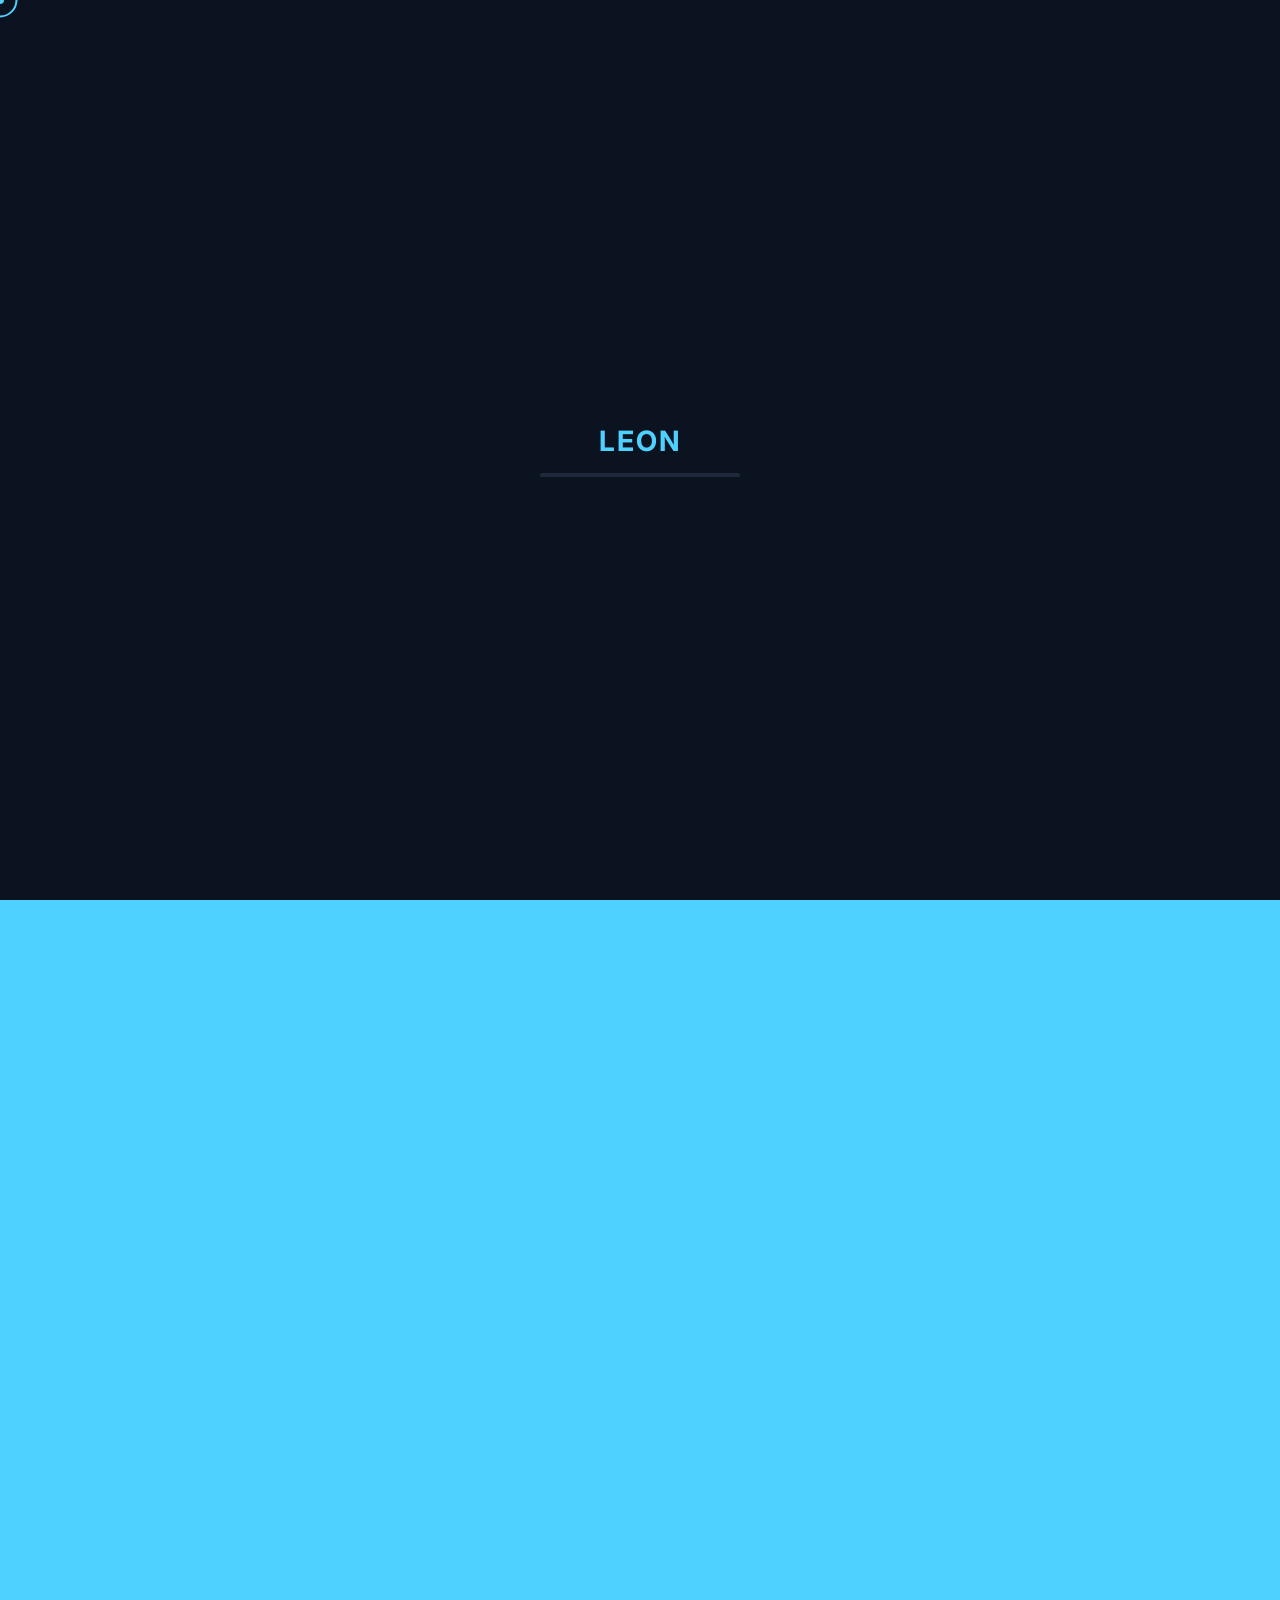
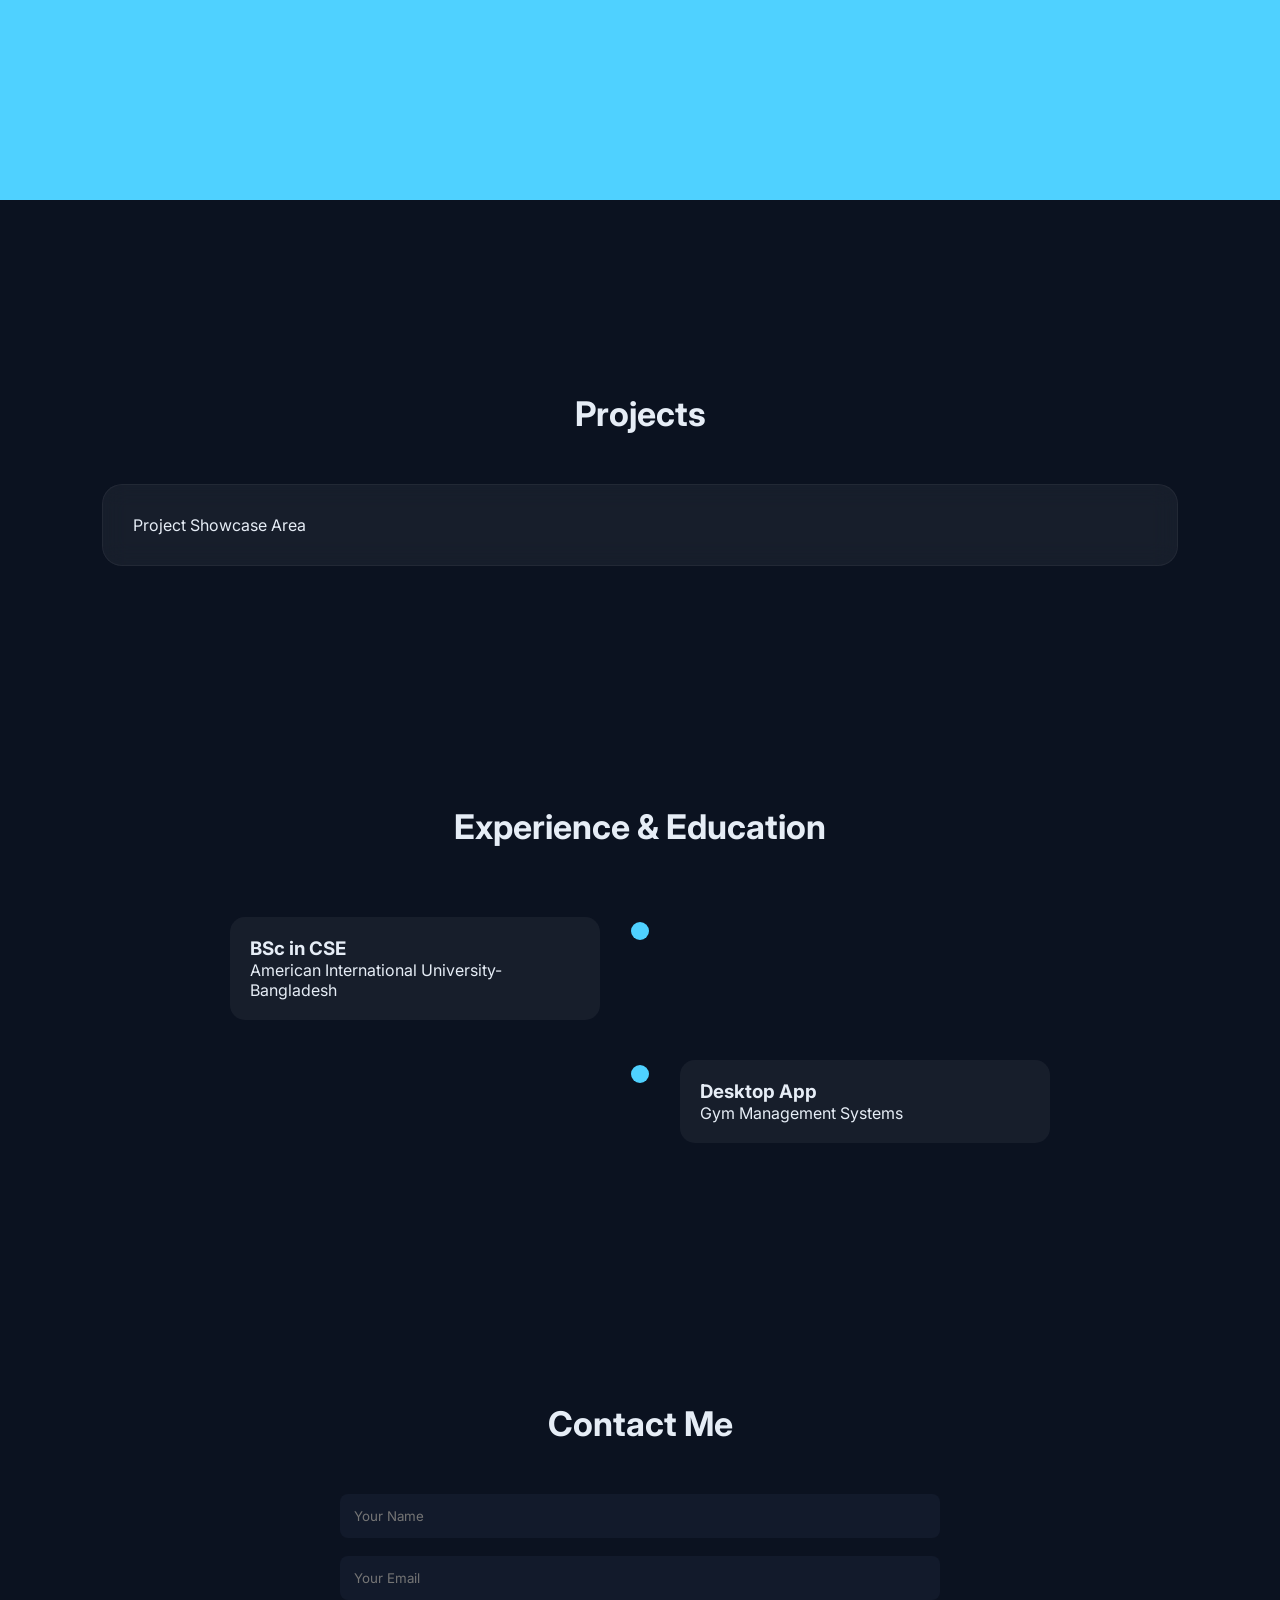
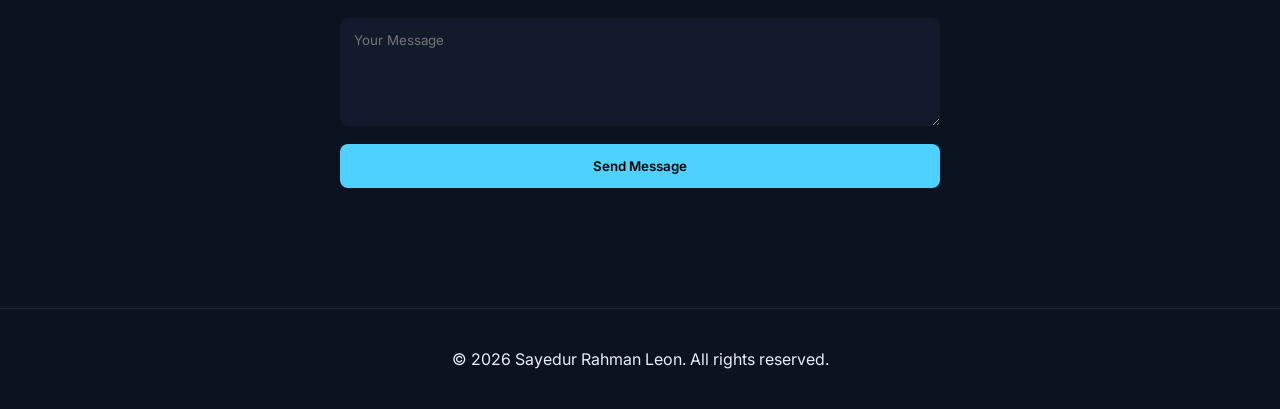
==== index.html @ a75cd06c "Create index.html add index page" ====
<!DOCTYPE html>
<html lang="en">

<head>
    <meta charset="UTF-8">
    <meta name="viewport" content="width=device-width, initial-scale=1.0">
    <title>Sayedur Rahman Leon | Premium Portfolio</title>
    <link href="https://fonts.googleapis.com/css2?family=Inter:wght@300;400;600;700;800&display=swap" rel="stylesheet">
    <script src="https://unpkg.com/scrollreveal"></script>
    <script src="https://cdn.jsdelivr.net/npm/typed.js@2.0.12"></script>
    <script src="https://cdnjs.cloudflare.com/ajax/libs/gsap/3.12.5/gsap.min.js"></script>
    <style>
        :root {
            --bg: #0b1220;
            --card: #121a2b;
            --text: #e6edf6;
            --accent: #4fd1ff;
            --glass: rgba(255, 255, 255, 0.05);
        }

        body.light {
            --bg: #f1f5f9;
            --card: #ffffff;
            --text: #0f172a;
        }

        * {
            margin: 0;
            padding: 0;
            box-sizing: border-box;
            font-family: 'Inter', sans-serif
        }

        html {
            scroll-behavior: smooth
        }

        body {
            background: var(--bg);
            color: var(--text);
            transition: 0.4s;
            overflow-x: hidden
        }

        /* Page Transition Overlay */
        #page-transition {
            position: fixed;
            inset: 0;
            background: var(--accent);
            transform: translateY(100%);
            z-index: 3000;
        }

        #loader {
            position: fixed;
            inset: 0;
            background: var(--bg);
            display: flex;
            align-items: center;
            justify-content: center;
            z-index: 2000;
            flex-direction: column
        }

        .loader-text {
            font-size: 28px;
            font-weight: 700;
            letter-spacing: 2px;
            color: var(--accent)
        }

        .loader-bar {
            width: 200px;
            height: 4px;
            background: #1e293b;
            margin-top: 15px;
            overflow: hidden;
            border-radius: 10px
        }

        .loader-bar div {
            height: 100%;
            width: 0;
            background: var(--accent)
        }

        header {
            position: fixed;
            width: 100%;
            top: 0;
            padding: 18px 8%;
            display: flex;
            justify-content: space-between;
            align-items: center;
            background: rgba(11, 18, 32, 0.7);
            backdrop-filter: blur(14px);
            z-index: 1000
        }

        header h1 {
            color: var(--accent)
        }

        nav {
            display: flex;
            align-items: center
        }

        nav a {
            margin-left: 25px;
            color: var(--text);
            text-decoration: none;
            font-size: 14px;
            position: relative
        }

        nav a::after {
            content: '';
            position: absolute;
            left: 0;
            bottom: -5px;
            width: 0;
            height: 2px;
            background: var(--accent);
            transition: 0.3s
        }

        nav a:hover::after {
            width: 100%
        }

        .menu-toggle {
            display: none;
            font-size: 22px;
            cursor: pointer
        }

        .toggle {
            margin-left: 20px;
            cursor: pointer;
            padding: 6px 12px;
            background: var(--accent);
            border-radius: 6px;
            color: #000;
            font-size: 12px
        }

        section {
            padding: 120px 8%
        }

        .hero {
            position: relative;
            min-height: 100vh;
            display: flex;
            align-items: center;
            justify-content: center;
            text-align: center;
            overflow: hidden;
            padding-top: 150px
        }

        #stars {
            position: absolute;
            width: 100%;
            height: 100%;
            top: 0;
            left: 0;
            z-index: -1
        }

        .hero h2 {
            font-size: clamp(32px, 5vw, 56px);
            margin-bottom: 15px
        }

        .btn {
            display: inline-block;
            margin: 10px;
            padding: 14px 28px;
            background: var(--accent);
            color: #000;
            border-radius: 10px;
            text-decoration: none;
            font-weight: 600;
            position: relative;
            transition: transform 0.2s ease
        }

        .hero-img img {
            width: 160px;
            border-radius: 50%;
            border: 4px solid var(--accent);
            box-shadow: 0 0 60px var(--accent);
            margin-bottom: 25px;
            animation: float 4s ease-in-out infinite
        }

        @keyframes float {

            0%,
            100% {
                transform: translateY(0)
            }

            50% {
                transform: translateY(-15px)
            }
        }

        .section-title {
            text-align: center;
            font-size: clamp(24px, 4vw, 34px);
            margin-bottom: 50px
        }

        .card-container {
            display: grid;
            grid-template-columns: repeat(auto-fit, minmax(260px, 1fr));
            gap: 25px
        }

        .card {
            background: var(--glass);
            backdrop-filter: blur(12px);
            padding: 30px;
            border-radius: 20px;
            transition: 0.4s;
            border: 1px solid rgba(255, 255, 255, 0.05)
        }

        .card:hover {
            transform: translateY(-10px);
            box-shadow: 0 20px 40px rgba(0, 0, 0, 0.4)
        }

        .progress {
            background: #1e293b;
            border-radius: 20px;
            overflow: hidden;
            margin-top: 12px
        }

        .progress div {
            height: 8px;
            background: var(--accent);
            width: 0
        }

        .timeline {
            position: relative;
            max-width: 900px;
            margin: auto
        }

        .timeline-line {
            position: absolute;
            width: 4px;
            background: var(--accent);
            top: 0;
            bottom: 0;
            left: 50%;
            transform: scaleY(0);
            transform-origin: top
        }

        .timeline-item {
            padding: 20px 40px;
            position: relative;
            width: 50%
        }

        .timeline-dot {
            position: absolute;
            width: 18px;
            height: 18px;
            background: var(--accent);
            border-radius: 50%;
            top: 25px;
            right: -9px
        }

        .timeline-item.left {
            left: 0
        }

        .timeline-item.right {
            left: 50%
        }

        .timeline-item.right .timeline-dot {
            left: -9px
        }

        .timeline-content {
            background: var(--glass);
            padding: 20px;
            border-radius: 15px
        }

        .contact-form {
            max-width: 600px;
            margin: auto;
            display: flex;
            flex-direction: column;
            gap: 18px
        }

        .contact-form input,
        .contact-form textarea {
            padding: 14px;
            border-radius: 8px;
            border: none;
            background: var(--card);
            color: var(--text);
            width: 100%
        }

        .contact-form button {
            padding: 14px;
            border: none;
            border-radius: 8px;
            background: var(--accent);
            font-weight: 600;
            cursor: pointer
        }

        footer {
            text-align: center;
            padding: 40px;
            border-top: 1px solid #1e293b
        }

        @media(max-width:768px) {
            nav {
                position: absolute;
                top: 70px;
                right: 0;
                background: var(--card);
                flex-direction: column;
                width: 220px;
                padding: 25px;
                display: none;
                border-radius: 15px
            }

            nav.active {
                display: flex
            }

            nav a {
                margin: 12px 0
            }

            .menu-toggle {
                display: block
            }

            .timeline-line {
                left: 20px
            }

            .timeline-item {
                width: 100%;
                padding-left: 60px;
                padding-right: 25px
            }

            .timeline-item.right {
                left: 0
            }

            .timeline-dot {
                left: 15px !important
            }
        }


        /* Custom Smooth Cursor */
        body {
            cursor: none
        }

        .cursor-dot,
        .cursor-outline {
            position: fixed;
            top: 0;
            left: 0;
            pointer-events: none;
            transform: translate(-50%, -50%);
            z-index: 5000;
        }

        .cursor-dot {
            width: 8px;
            height: 8px;
            background: var(--accent);
            border-radius: 50%;
        }

        .cursor-outline {
            width: 35px;
            height: 35px;
            border: 2px solid var(--accent);
            border-radius: 50%;
            transition: width 0.3s, height 0.3s, border 0.3s, background 0.3s;
        }

        .cursor-outline.hover {
            width: 55px;
            height: 55px;
            background: rgba(79, 209, 255, 0.1);
        }
    </style>
</head>

<body>

    <div class="cursor-dot"></div>
    <div class="cursor-outline"></div>

    <div id="page-transition"></div>

    <div id="loader">
        <div class="loader-text">LEON</div>
        <div class="loader-bar">
            <div id="loader-progress"></div>
        </div>
    </div>

    <header>
        <h1>Leon</h1>
        <div class="menu-toggle" onclick="toggleMenu()">☰</div>
        <nav id="navMenu">
            <a href="#home">Home</a>
            <a href="#about">About</a>
            <a href="#skills">Skills</a>
            <a href="#projects">Projects</a>
            <a href="#experience">Experience</a>
            <a href="#contact">Contact</a>
            <span class="toggle" onclick="toggleMode()">Mode</span>
        </nav>
    </header>

    <section id="home" class="hero">
        <canvas id="stars"></canvas>
        <div>
            <div class="hero-img"><img src="https://avatars.githubusercontent.com/u/262521682?v=4" alt="Profile"></div>
            <h2>Sayedur Rahman Leon</h2>
            <h3><span id="typing"></span></h3>
            <a href="#projects" class="btn magnetic">View Projects</a>
            <a href="#contact" class="btn magnetic">Hire Me</a>
        </div>
    </section>

    <section id="about">
        <h2 class="section-title">About Me</h2>
        <div class="card">I build scalable web applications, AI-powered systems, and modern software solutions.</div>
    </section>

    <section id="skills">
        <h2 class="section-title">Skills</h2>
        <div class="card-container">
            <div class="card">Java<div class="progress">
                    <div data-width="85%"></div>
                </div>
            </div>
            <div class="card">C#<div class="progress">
                    <div data-width="80%"></div>
                </div>
            </div>
            <div class="card">SQL<div class="progress">
                    <div data-width="88%"></div>
                </div>
            </div>
            <div class="card">AI / ML Basics<div class="progress">
                    <div data-width="70%"></div>
                </div>
            </div>
        </div>
    </section>

    <section id="projects">
        <h2 class="section-title">Projects</h2>
        <div class="card-container">
            <div class="card">Project Showcase Area</div>
        </div>
    </section>

    <section id="experience">
        <h2 class="section-title">Experience & Education</h2>
        <div class="timeline">
            <div class="timeline-line"></div>
            <div class="timeline-item left">
                <div class="timeline-dot"></div>
                <div class="timeline-content">
                    <h3>BSc in CSE</h3>
                    <p>American International University-Bangladesh</p>
                </div>
            </div>
            <div class="timeline-item right">
                <div class="timeline-dot"></div>
                <div class="timeline-content">
                    <h3>Desktop App</h3>
                    <p>Gym Management Systems</p>
                </div>
            </div>
        </div>
    </section>

    <section id="contact">
        <h2 class="section-title">Contact Me</h2>
        <form class="contact-form" action="#" method="POST">
            <input type="text" placeholder="Your Name" required>
            <input type="email" placeholder="Your Email" required>
            <textarea rows="5" placeholder="Your Message" required></textarea>
            <button type="submit" class="magnetic">Send Message</button>
        </form>
    </section>

    <footer>© 2026 Sayedur Rahman Leon. All rights reserved.</footer>

    <script>
        function toggleMode() { document.body.classList.toggle('light') }
        function toggleMenu() { document.getElementById('navMenu').classList.toggle('active') }

        new Typed('#typing', { strings: ['Software Developer', 'AI Enthusiast', 'Problem Solver'], typeSpeed: 60, backSpeed: 40, loop: true });
        ScrollReveal().reveal('.card', { interval: 200, origin: 'bottom', distance: '50px' });

        window.addEventListener('load', () => {
            gsap.to('#loader-progress', { width: '100%', duration: 1.5 });
            gsap.to('#loader', { opacity: 0, duration: 0.8, delay: 1.6, onComplete: () => document.getElementById('loader').style.display = 'none' });
        });

        // Magnetic Buttons
        const magnetics = document.querySelectorAll('.magnetic');
        magnetics.forEach(btn => {
            btn.addEventListener('mousemove', e => {
                const rect = btn.getBoundingClientRect();
                const x = e.clientX - rect.left - rect.width / 2;
                const y = e.clientY - rect.top - rect.height / 2;
                btn.style.transform = `translate(${x * 0.3}px,${y * 0.3}px)`;
            });
            btn.addEventListener('mouseleave', () => btn.style.transform = 'translate(0,0)');
        });

        // Timeline Animation
        const timelineLine = document.querySelector('.timeline-line');
        const timelineObserver = new IntersectionObserver(entries => {
            entries.forEach(entry => {
                if (entry.isIntersecting) {
                    gsap.to(timelineLine, { scaleY: 1, duration: 1.5 });
                }
            });
        }, { threshold: 0.4 });
        timelineObserver.observe(document.querySelector('#experience'));

        // Skill Bars
        const skillBars = document.querySelectorAll('.progress div');
        const observer = new IntersectionObserver(entries => {
            entries.forEach(entry => {
                if (entry.isIntersecting) {
                    entry.target.style.width = entry.target.dataset.width;
                }
            });
        }, { threshold: 0.6 });
        skillBars.forEach(bar => observer.observe(bar));

        // Page Transition Animation
        const transition = document.getElementById('page-transition');
        document.querySelectorAll('nav a').forEach(link => {
            link.addEventListener('click', function (e) {
                e.preventDefault();
                const target = this.getAttribute('href');
                gsap.to(transition, {
                    y: 0, duration: 0.5, onComplete: () => {
                        document.querySelector(target).scrollIntoView({ behavior: 'instant' });
                        gsap.to(transition, { y: '100%', duration: 0.5 });
                    }
                });
            });
        });

        // Custom Smooth Cursor
        const cursorDot = document.querySelector('.cursor-dot');
        const cursorOutline = document.querySelector('.cursor-outline');
        let mouseX = 0, mouseY = 0, outlineX = 0, outlineY = 0;

        window.addEventListener('mousemove', e => {
            mouseX = e.clientX;
            mouseY = e.clientY;
            cursorDot.style.left = mouseX + 'px';
            cursorDot.style.top = mouseY + 'px';
        });

        function animateCursor() {
            outlineX += (mouseX - outlineX) * 0.15;
            outlineY += (mouseY - outlineY) * 0.15;
            cursorOutline.style.left = outlineX + 'px';
            cursorOutline.style.top = outlineY + 'px';
            requestAnimationFrame(animateCursor);
        }
        animateCursor();

        // Hover Expand Effect
        const hoverElements = document.querySelectorAll('a, button, .magnetic, .card');
        hoverElements.forEach(el => {
            el.addEventListener('mouseenter', () => cursorOutline.classList.add('hover'));
            el.addEventListener('mouseleave', () => cursorOutline.classList.remove('hover'));
        });

        // Stars
        const canvas = document.getElementById('stars');
        const ctx = canvas.getContext('2d');
        function resize() { canvas.width = window.innerWidth; canvas.height = window.innerHeight }
        resize(); window.addEventListener('resize', resize);
        let stars = [];
        for (let i = 0; i < 150; i++) { stars.push({ x: Math.random() * canvas.width, y: Math.random() * canvas.height, size: Math.random() * 2, speed: Math.random() * 1 + 0.3 }); }
        function animate() { ctx.clearRect(0, 0, canvas.width, canvas.height); ctx.fillStyle = 'white'; stars.forEach(s => { ctx.beginPath(); ctx.arc(s.x, s.y, s.size, 0, Math.PI * 2); ctx.fill(); s.y += s.speed; if (s.y > canvas.height) { s.y = 0; s.x = Math.random() * canvas.width; } }); requestAnimationFrame(animate); } animate();
    </script>

</body>

</html>
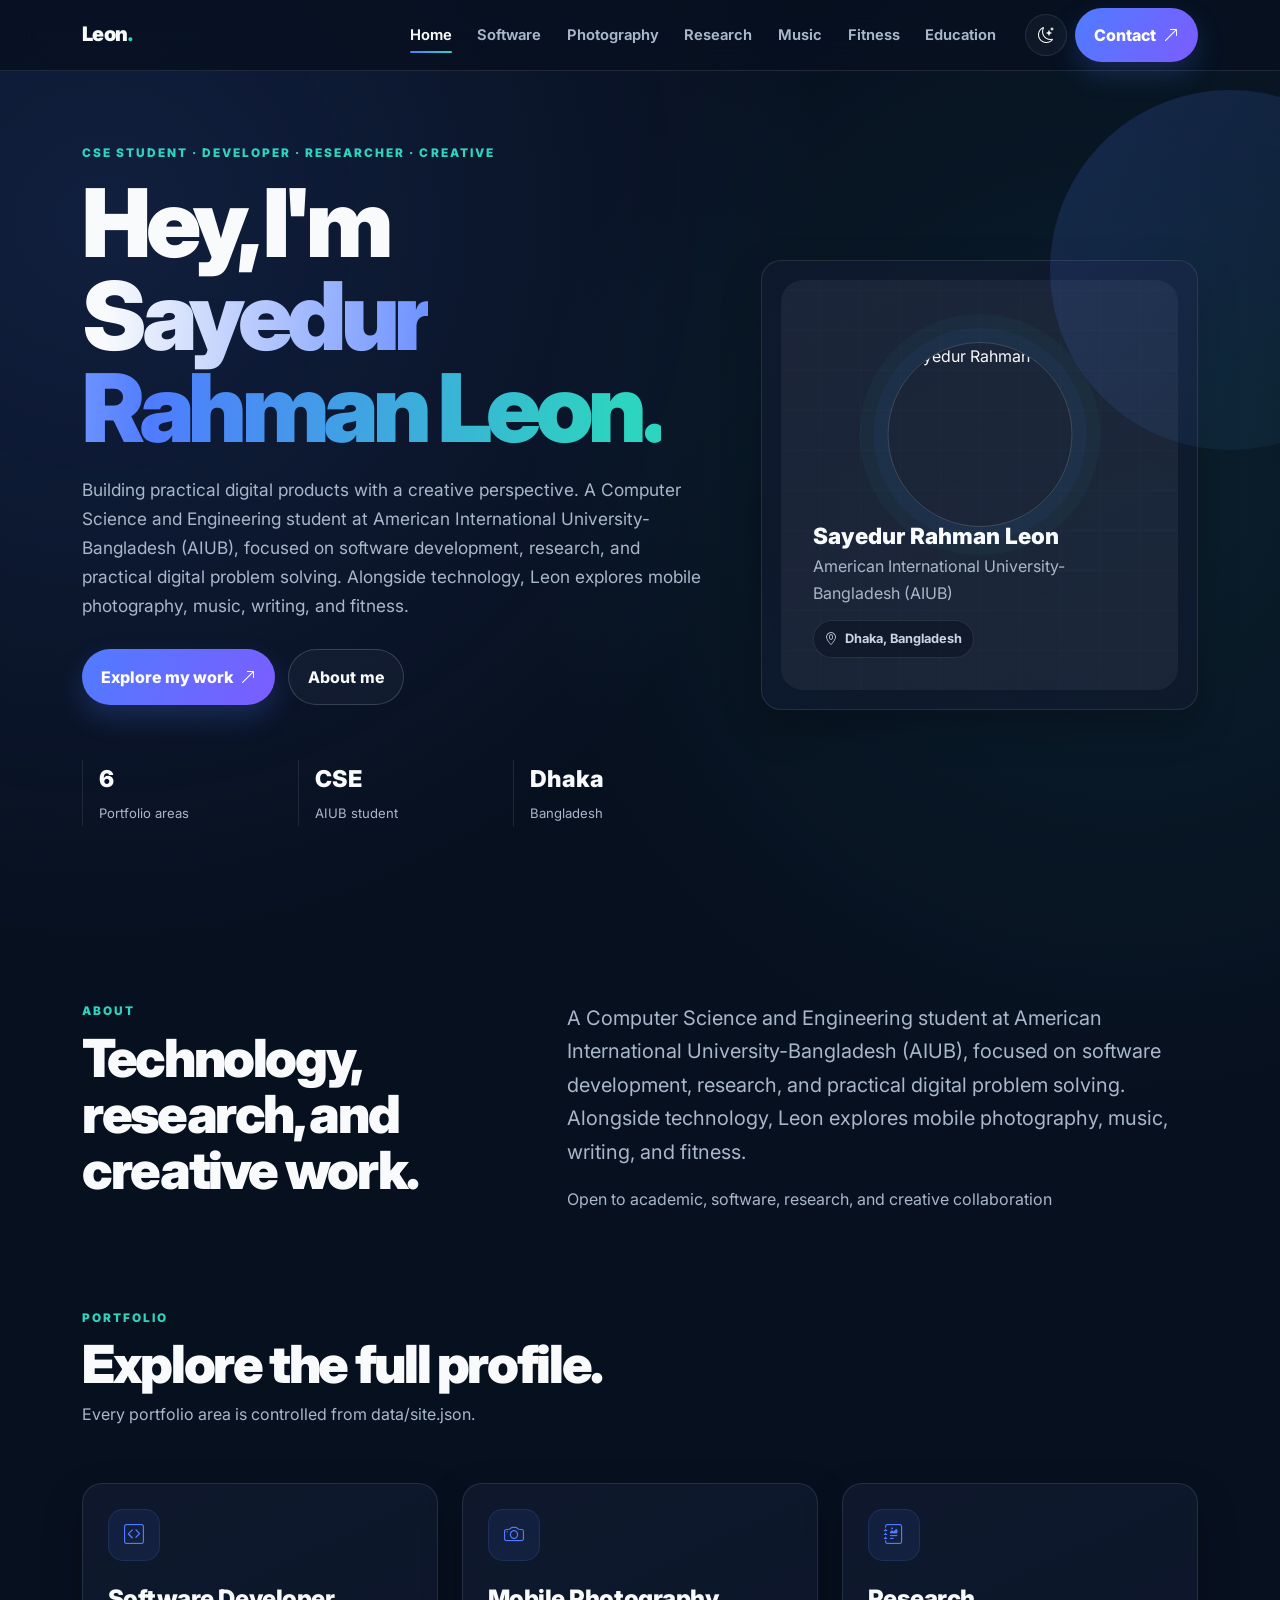
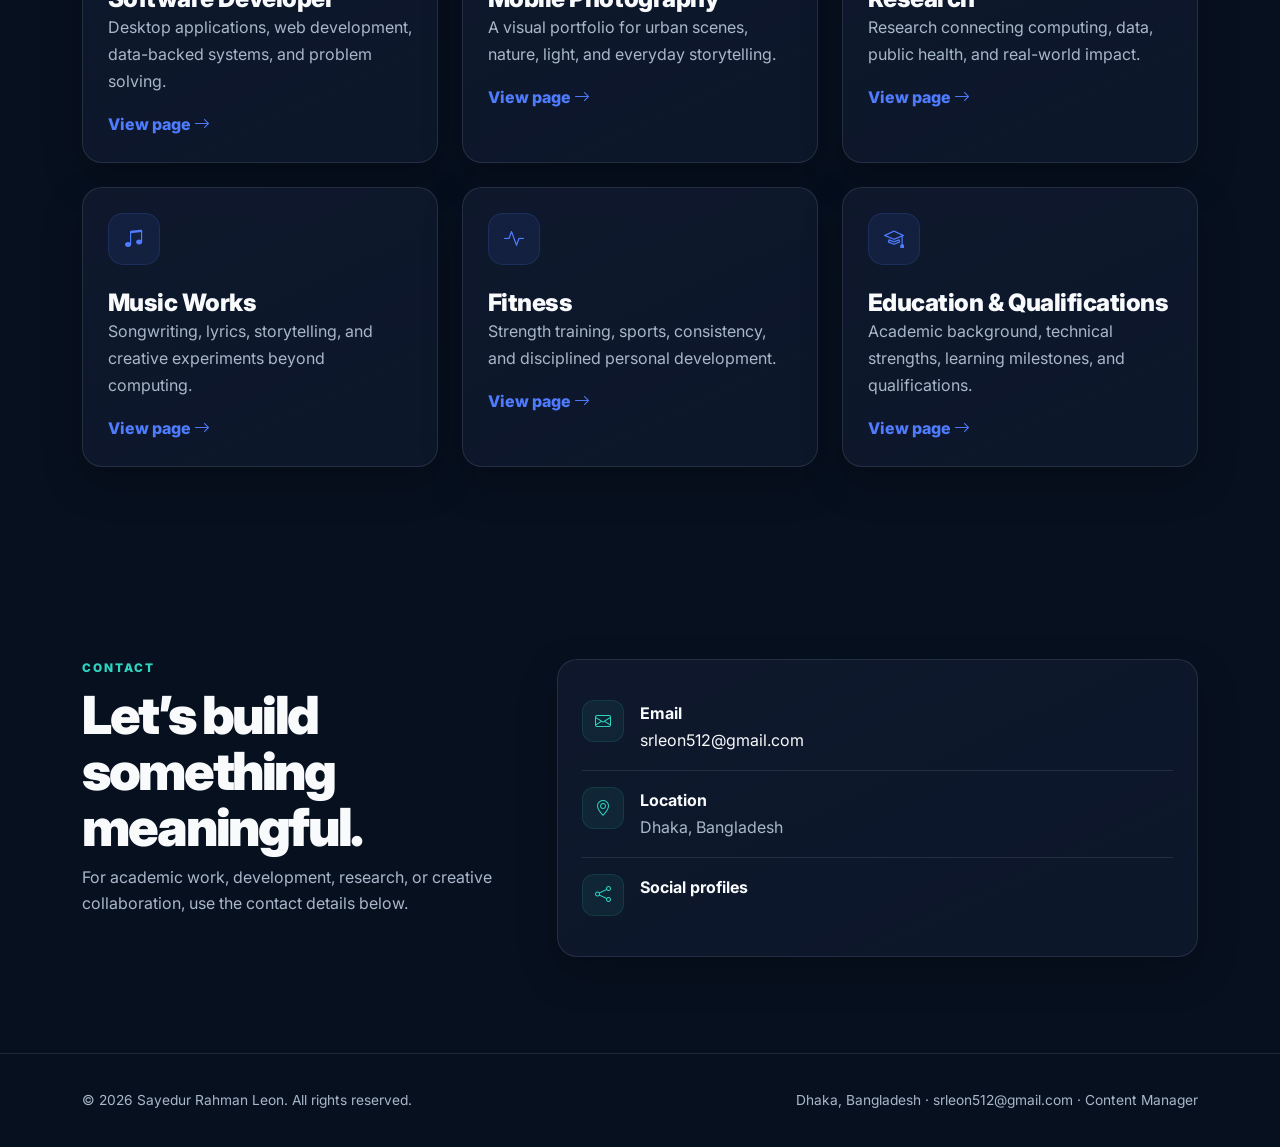
==== commit 83da3016: "Update portfolio with new dynamic version" ====
--- a/index.html
+++ b/index.html
@@ -1,624 +1,27 @@
-<!DOCTYPE html>
+<!doctype html>
 <html lang="en">
-
 <head>
-    <meta charset="UTF-8">
-    <meta name="viewport" content="width=device-width, initial-scale=1.0">
-    <title>Sayedur Rahman Leon | Premium Portfolio</title>
-    <link href="https://fonts.googleapis.com/css2?family=Inter:wght@300;400;600;700;800&display=swap" rel="stylesheet">
-    <script src="https://unpkg.com/scrollreveal"></script>
-    <script src="https://cdn.jsdelivr.net/npm/typed.js@2.0.12"></script>
-    <script src="https://cdnjs.cloudflare.com/ajax/libs/gsap/3.12.5/gsap.min.js"></script>
-    <style>
-        :root {
-            --bg: #0b1220;
-            --card: #121a2b;
-            --text: #e6edf6;
-            --accent: #4fd1ff;
-            --glass: rgba(255, 255, 255, 0.05);
-        }
-
-        body.light {
-            --bg: #f1f5f9;
-            --card: #ffffff;
-            --text: #0f172a;
-        }
-
-        * {
-            margin: 0;
-            padding: 0;
-            box-sizing: border-box;
-            font-family: 'Inter', sans-serif
-        }
-
-        html {
-            scroll-behavior: smooth
-        }
-
-        body {
-            background: var(--bg);
-            color: var(--text);
-            transition: 0.4s;
-            overflow-x: hidden
-        }
-
-        /* Page Transition Overlay */
-        #page-transition {
-            position: fixed;
-            inset: 0;
-            background: var(--accent);
-            transform: translateY(100%);
-            z-index: 3000;
-        }
-
-        #loader {
-            position: fixed;
-            inset: 0;
-            background: var(--bg);
-            display: flex;
-            align-items: center;
-            justify-content: center;
-            z-index: 2000;
-            flex-direction: column
-        }
-
-        .loader-text {
-            font-size: 28px;
-            font-weight: 700;
-            letter-spacing: 2px;
-            color: var(--accent)
-        }
-
-        .loader-bar {
-            width: 200px;
-            height: 4px;
-            background: #1e293b;
-            margin-top: 15px;
-            overflow: hidden;
-            border-radius: 10px
-        }
-
-        .loader-bar div {
-            height: 100%;
-            width: 0;
-            background: var(--accent)
-        }
-
-        header {
-            position: fixed;
-            width: 100%;
-            top: 0;
-            padding: 18px 8%;
-            display: flex;
-            justify-content: space-between;
-            align-items: center;
-            background: rgba(11, 18, 32, 0.7);
-            backdrop-filter: blur(14px);
-            z-index: 1000
-        }
-
-        header h1 {
-            color: var(--accent)
-        }
-
-        nav {
-            display: flex;
-            align-items: center
-        }
-
-        nav a {
-            margin-left: 25px;
-            color: var(--text);
-            text-decoration: none;
-            font-size: 14px;
-            position: relative
-        }
-
-        nav a::after {
-            content: '';
-            position: absolute;
-            left: 0;
-            bottom: -5px;
-            width: 0;
-            height: 2px;
-            background: var(--accent);
-            transition: 0.3s
-        }
-
-        nav a:hover::after {
-            width: 100%
-        }
-
-        .menu-toggle {
-            display: none;
-            font-size: 22px;
-            cursor: pointer
-        }
-
-        .toggle {
-            margin-left: 20px;
-            cursor: pointer;
-            padding: 6px 12px;
-            background: var(--accent);
-            border-radius: 6px;
-            color: #000;
-            font-size: 12px
-        }
-
-        section {
-            padding: 120px 8%
-        }
-
-        .hero {
-            position: relative;
-            min-height: 100vh;
-            display: flex;
-            align-items: center;
-            justify-content: center;
-            text-align: center;
-            overflow: hidden;
-            padding-top: 150px
-        }
-
-        #stars {
-            position: absolute;
-            width: 100%;
-            height: 100%;
-            top: 0;
-            left: 0;
-            z-index: -1
-        }
-
-        .hero h2 {
-            font-size: clamp(32px, 5vw, 56px);
-            margin-bottom: 15px
-        }
-
-        .btn {
-            display: inline-block;
-            margin: 10px;
-            padding: 14px 28px;
-            background: var(--accent);
-            color: #000;
-            border-radius: 10px;
-            text-decoration: none;
-            font-weight: 600;
-            position: relative;
-            transition: transform 0.2s ease
-        }
-
-        .hero-img img {
-            width: 160px;
-            border-radius: 50%;
-            border: 4px solid var(--accent);
-            box-shadow: 0 0 60px var(--accent);
-            margin-bottom: 25px;
-            animation: float 4s ease-in-out infinite
-        }
-
-        @keyframes float {
-
-            0%,
-            100% {
-                transform: translateY(0)
-            }
-
-            50% {
-                transform: translateY(-15px)
-            }
-        }
-
-        .section-title {
-            text-align: center;
-            font-size: clamp(24px, 4vw, 34px);
-            margin-bottom: 50px
-        }
-
-        .card-container {
-            display: grid;
-            grid-template-columns: repeat(auto-fit, minmax(260px, 1fr));
-            gap: 25px
-        }
-
-        .card {
-            background: var(--glass);
-            backdrop-filter: blur(12px);
-            padding: 30px;
-            border-radius: 20px;
-            transition: 0.4s;
-            border: 1px solid rgba(255, 255, 255, 0.05)
-        }
-
-        .card:hover {
-            transform: translateY(-10px);
-            box-shadow: 0 20px 40px rgba(0, 0, 0, 0.4)
-        }
-
-        .progress {
-            background: #1e293b;
-            border-radius: 20px;
-            overflow: hidden;
-            margin-top: 12px
-        }
-
-        .progress div {
-            height: 8px;
-            background: var(--accent);
-            width: 0
-        }
-
-        .timeline {
-            position: relative;
-            max-width: 900px;
-            margin: auto
-        }
-
-        .timeline-line {
-            position: absolute;
-            width: 4px;
-            background: var(--accent);
-            top: 0;
-            bottom: 0;
-            left: 50%;
-            transform: scaleY(0);
-            transform-origin: top
-        }
-
-        .timeline-item {
-            padding: 20px 40px;
-            position: relative;
-            width: 50%
-        }
-
-        .timeline-dot {
-            position: absolute;
-            width: 18px;
-            height: 18px;
-            background: var(--accent);
-            border-radius: 50%;
-            top: 25px;
-            right: -9px
-        }
-
-        .timeline-item.left {
-            left: 0
-        }
-
-        .timeline-item.right {
-            left: 50%
-        }
-
-        .timeline-item.right .timeline-dot {
-            left: -9px
-        }
-
-        .timeline-content {
-            background: var(--glass);
-            padding: 20px;
-            border-radius: 15px
-        }
-
-        .contact-form {
-            max-width: 600px;
-            margin: auto;
-            display: flex;
-            flex-direction: column;
-            gap: 18px
-        }
-
-        .contact-form input,
-        .contact-form textarea {
-            padding: 14px;
-            border-radius: 8px;
-            border: none;
-            background: var(--card);
-            color: var(--text);
-            width: 100%
-        }
-
-        .contact-form button {
-            padding: 14px;
-            border: none;
-            border-radius: 8px;
-            background: var(--accent);
-            font-weight: 600;
-            cursor: pointer
-        }
-
-        footer {
-            text-align: center;
-            padding: 40px;
-            border-top: 1px solid #1e293b
-        }
-
-        @media(max-width:768px) {
-            nav {
-                position: absolute;
-                top: 70px;
-                right: 0;
-                background: var(--card);
-                flex-direction: column;
-                width: 220px;
-                padding: 25px;
-                display: none;
-                border-radius: 15px
-            }
-
-            nav.active {
-                display: flex
-            }
-
-            nav a {
-                margin: 12px 0
-            }
-
-            .menu-toggle {
-                display: block
-            }
-
-            .timeline-line {
-                left: 20px
-            }
-
-            .timeline-item {
-                width: 100%;
-                padding-left: 60px;
-                padding-right: 25px
-            }
-
-            .timeline-item.right {
-                left: 0
-            }
-
-            .timeline-dot {
-                left: 15px !important
-            }
-        }
-
-
-        /* Custom Smooth Cursor */
-        body {
-            cursor: none
-        }
-
-        .cursor-dot,
-        .cursor-outline {
-            position: fixed;
-            top: 0;
-            left: 0;
-            pointer-events: none;
-            transform: translate(-50%, -50%);
-            z-index: 5000;
-        }
-
-        .cursor-dot {
-            width: 8px;
-            height: 8px;
-            background: var(--accent);
-            border-radius: 50%;
-        }
-
-        .cursor-outline {
-            width: 35px;
-            height: 35px;
-            border: 2px solid var(--accent);
-            border-radius: 50%;
-            transition: width 0.3s, height 0.3s, border 0.3s, background 0.3s;
-        }
-
-        .cursor-outline.hover {
-            width: 55px;
-            height: 55px;
-            background: rgba(79, 209, 255, 0.1);
-        }
-    </style>
+  <meta charset="utf-8">
+  <meta name="viewport" content="width=device-width, initial-scale=1">
+  <meta name="description" content="Developer, researcher, photographer, creative, and CSE student portfolio.">
+  <meta name="theme-color" content="#0b1324">
+  <title>Sayedur Rahman Leon | Portfolio</title>
+  <link rel="icon" href="assets/img/favicon.svg" type="image/svg+xml">
+  <link rel="preconnect" href="https://fonts.googleapis.com">
+  <link rel="preconnect" href="https://fonts.gstatic.com" crossorigin>
+  <link href="https://fonts.googleapis.com/css2?family=Inter:wght@400;500;600;700;800;900&display=swap" rel="stylesheet">
+  <link href="https://cdn.jsdelivr.net/npm/bootstrap@5.3.3/dist/css/bootstrap.min.css" rel="stylesheet">
+  <link rel="stylesheet" href="https://cdn.jsdelivr.net/npm/bootstrap-icons@1.11.3/font/bootstrap-icons.min.css">
+  <link rel="stylesheet" href="assets/css/style.css">
 </head>
-
-<body>
-
-    <div class="cursor-dot"></div>
-    <div class="cursor-outline"></div>
-
-    <div id="page-transition"></div>
-
-    <div id="loader">
-        <div class="loader-text">LEON</div>
-        <div class="loader-bar">
-            <div id="loader-progress"></div>
-        </div>
-    </div>
-
-    <header>
-        <h1>Leon</h1>
-        <div class="menu-toggle" onclick="toggleMenu()">☰</div>
-        <nav id="navMenu">
-            <a href="#home">Home</a>
-            <a href="#about">About</a>
-            <a href="#skills">Skills</a>
-            <a href="#projects">Projects</a>
-            <a href="#experience">Experience</a>
-            <a href="#contact">Contact</a>
-            <span class="toggle" onclick="toggleMode()">Mode</span>
-        </nav>
-    </header>
-
-    <section id="home" class="hero">
-        <canvas id="stars"></canvas>
-        <div>
-            <div class="hero-img"><img src="https://avatars.githubusercontent.com/u/262521682?v=4" alt="Profile"></div>
-            <h2>Sayedur Rahman Leon</h2>
-            <h3><span id="typing"></span></h3>
-            <a href="#projects" class="btn magnetic">View Projects</a>
-            <a href="#contact" class="btn magnetic">Hire Me</a>
-        </div>
-    </section>
-
-    <section id="about">
-        <h2 class="section-title">About Me</h2>
-        <div class="card">I build scalable web applications, AI-powered systems, and modern software solutions.</div>
-    </section>
-
-    <section id="skills">
-        <h2 class="section-title">Skills</h2>
-        <div class="card-container">
-            <div class="card">Java<div class="progress">
-                    <div data-width="85%"></div>
-                </div>
-            </div>
-            <div class="card">C#<div class="progress">
-                    <div data-width="80%"></div>
-                </div>
-            </div>
-            <div class="card">SQL<div class="progress">
-                    <div data-width="88%"></div>
-                </div>
-            </div>
-            <div class="card">AI / ML Basics<div class="progress">
-                    <div data-width="70%"></div>
-                </div>
-            </div>
-        </div>
-    </section>
-
-    <section id="projects">
-        <h2 class="section-title">Projects</h2>
-        <div class="card-container">
-            <div class="card">Project Showcase Area</div>
-        </div>
-    </section>
-
-    <section id="experience">
-        <h2 class="section-title">Experience & Education</h2>
-        <div class="timeline">
-            <div class="timeline-line"></div>
-            <div class="timeline-item left">
-                <div class="timeline-dot"></div>
-                <div class="timeline-content">
-                    <h3>BSc in CSE</h3>
-                    <p>American International University-Bangladesh</p>
-                </div>
-            </div>
-            <div class="timeline-item right">
-                <div class="timeline-dot"></div>
-                <div class="timeline-content">
-                    <h3>Desktop App</h3>
-                    <p>Gym Management Systems</p>
-                </div>
-            </div>
-        </div>
-    </section>
-
-    <section id="contact">
-        <h2 class="section-title">Contact Me</h2>
-        <form class="contact-form" action="#" method="POST">
-            <input type="text" placeholder="Your Name" required>
-            <input type="email" placeholder="Your Email" required>
-            <textarea rows="5" placeholder="Your Message" required></textarea>
-            <button type="submit" class="magnetic">Send Message</button>
-        </form>
-    </section>
-
-    <footer>© 2026 Sayedur Rahman Leon. All rights reserved.</footer>
-
-    <script>
-        function toggleMode() { document.body.classList.toggle('light') }
-        function toggleMenu() { document.getElementById('navMenu').classList.toggle('active') }
-
-        new Typed('#typing', { strings: ['Software Developer', 'AI Enthusiast', 'Problem Solver'], typeSpeed: 60, backSpeed: 40, loop: true });
-        ScrollReveal().reveal('.card', { interval: 200, origin: 'bottom', distance: '50px' });
-
-        window.addEventListener('load', () => {
-            gsap.to('#loader-progress', { width: '100%', duration: 1.5 });
-            gsap.to('#loader', { opacity: 0, duration: 0.8, delay: 1.6, onComplete: () => document.getElementById('loader').style.display = 'none' });
-        });
-
-        // Magnetic Buttons
-        const magnetics = document.querySelectorAll('.magnetic');
-        magnetics.forEach(btn => {
-            btn.addEventListener('mousemove', e => {
-                const rect = btn.getBoundingClientRect();
-                const x = e.clientX - rect.left - rect.width / 2;
-                const y = e.clientY - rect.top - rect.height / 2;
-                btn.style.transform = `translate(${x * 0.3}px,${y * 0.3}px)`;
-            });
-            btn.addEventListener('mouseleave', () => btn.style.transform = 'translate(0,0)');
-        });
-
-        // Timeline Animation
-        const timelineLine = document.querySelector('.timeline-line');
-        const timelineObserver = new IntersectionObserver(entries => {
-            entries.forEach(entry => {
-                if (entry.isIntersecting) {
-                    gsap.to(timelineLine, { scaleY: 1, duration: 1.5 });
-                }
-            });
-        }, { threshold: 0.4 });
-        timelineObserver.observe(document.querySelector('#experience'));
-
-        // Skill Bars
-        const skillBars = document.querySelectorAll('.progress div');
-        const observer = new IntersectionObserver(entries => {
-            entries.forEach(entry => {
-                if (entry.isIntersecting) {
-                    entry.target.style.width = entry.target.dataset.width;
-                }
-            });
-        }, { threshold: 0.6 });
-        skillBars.forEach(bar => observer.observe(bar));
-
-        // Page Transition Animation
-        const transition = document.getElementById('page-transition');
-        document.querySelectorAll('nav a').forEach(link => {
-            link.addEventListener('click', function (e) {
-                e.preventDefault();
-                const target = this.getAttribute('href');
-                gsap.to(transition, {
-                    y: 0, duration: 0.5, onComplete: () => {
-                        document.querySelector(target).scrollIntoView({ behavior: 'instant' });
-                        gsap.to(transition, { y: '100%', duration: 0.5 });
-                    }
-                });
-            });
-        });
-
-        // Custom Smooth Cursor
-        const cursorDot = document.querySelector('.cursor-dot');
-        const cursorOutline = document.querySelector('.cursor-outline');
-        let mouseX = 0, mouseY = 0, outlineX = 0, outlineY = 0;
-
-        window.addEventListener('mousemove', e => {
-            mouseX = e.clientX;
-            mouseY = e.clientY;
-            cursorDot.style.left = mouseX + 'px';
-            cursorDot.style.top = mouseY + 'px';
-        });
-
-        function animateCursor() {
-            outlineX += (mouseX - outlineX) * 0.15;
-            outlineY += (mouseY - outlineY) * 0.15;
-            cursorOutline.style.left = outlineX + 'px';
-            cursorOutline.style.top = outlineY + 'px';
-            requestAnimationFrame(animateCursor);
-        }
-        animateCursor();
-
-        // Hover Expand Effect
-        const hoverElements = document.querySelectorAll('a, button, .magnetic, .card');
-        hoverElements.forEach(el => {
-            el.addEventListener('mouseenter', () => cursorOutline.classList.add('hover'));
-            el.addEventListener('mouseleave', () => cursorOutline.classList.remove('hover'));
-        });
-
-        // Stars
-        const canvas = document.getElementById('stars');
-        const ctx = canvas.getContext('2d');
-        function resize() { canvas.width = window.innerWidth; canvas.height = window.innerHeight }
-        resize(); window.addEventListener('resize', resize);
-        let stars = [];
-        for (let i = 0; i < 150; i++) { stars.push({ x: Math.random() * canvas.width, y: Math.random() * canvas.height, size: Math.random() * 2, speed: Math.random() * 1 + 0.3 }); }
-        function animate() { ctx.clearRect(0, 0, canvas.width, canvas.height); ctx.fillStyle = 'white'; stars.forEach(s => { ctx.beginPath(); ctx.arc(s.x, s.y, s.size, 0, Math.PI * 2); ctx.fill(); s.y += s.speed; if (s.y > canvas.height) { s.y = 0; s.x = Math.random() * canvas.width; } }); requestAnimationFrame(animate); } animate();
-    </script>
-
+<body data-page="home">
+  <div id="site-nav"></div>
+  <main>
+    <div id="page-hero"></div>
+    <div id="page-content"><div class="container" style="padding-top:10rem"><div class="loading-state">Loading portfolio content…</div></div></div>
+  </main>
+  <div id="site-footer"></div>
+  <script src="https://cdn.jsdelivr.net/npm/bootstrap@5.3.3/dist/js/bootstrap.bundle.min.js"></script>
+  <script src="assets/js/main.js"></script>
 </body>
-
 </html>
--- a/assets/css/style.css
+++ b/assets/css/style.css
@@ -0,0 +1,652 @@
+:root {
+  --ink-950: #07101f;
+  --ink-900: #0b1324;
+  --ink-850: #101a2f;
+  --ink-800: #14213a;
+  --slate-700: #334155;
+  --slate-500: #64748b;
+  --slate-400: #94a3b8;
+  --slate-300: #cbd5e1;
+  --slate-100: #f1f5f9;
+  --white: #ffffff;
+  --primary: #4f7cff;
+  --primary-2: #7c5cff;
+  --accent: #2dd4bf;
+  --gold: #f5b84b;
+  --surface: rgba(16, 26, 47, .84);
+  --surface-strong: #101a2f;
+  --surface-soft: rgba(255,255,255,.045);
+  --border: rgba(203,213,225,.12);
+  --border-strong: rgba(203,213,225,.2);
+  --text: #f8fafc;
+  --muted: #a9b7ca;
+  --shadow-lg: 0 28px 70px rgba(0,0,0,.28);
+  --shadow-md: 0 16px 40px rgba(0,0,0,.22);
+  --radius-xl: 28px;
+  --radius-lg: 20px;
+  --radius-md: 14px;
+  --primary-rgb: 79,124,255;
+  --secondary-rgb: 124,92,255;
+  --accent-rgb: 45,212,191;
+  --gold-rgb: 245,184,75;
+  --surface-rgb: 16,26,47;
+  --background-rgb: 7,16,31;
+  --border-rgb: 203,213,225;
+}
+
+[data-theme="light"] {
+  --ink-950: #eef3f9;
+  --ink-900: #f7f9fc;
+  --ink-850: #ffffff;
+  --ink-800: #eef2f7;
+  --surface: rgba(255,255,255,.9);
+  --surface-strong: #ffffff;
+  --surface-soft: rgba(15,23,42,.035);
+  --border: rgba(15,23,42,.09);
+  --border-strong: rgba(15,23,42,.16);
+  --text: #132033;
+  --muted: #59677b;
+  --shadow-lg: 0 24px 60px rgba(36,53,78,.10);
+  --shadow-md: 0 14px 32px rgba(36,53,78,.08);
+}
+
+* { box-sizing: border-box; }
+html { scroll-behavior: smooth; }
+body {
+  margin: 0;
+  font-family: Inter, ui-sans-serif, system-ui, -apple-system, BlinkMacSystemFont, "Segoe UI", sans-serif;
+  background:
+    radial-gradient(circle at 8% 8%, rgba(var(--primary-rgb),.14), transparent 26%),
+    radial-gradient(circle at 88% 18%, rgba(var(--accent-rgb),.08), transparent 24%),
+    var(--ink-950);
+  color: var(--text);
+  line-height: 1.68;
+  overflow-x: hidden;
+  transition: background .25s ease, color .25s ease;
+}
+
+a { color: inherit; text-decoration: none; }
+a:hover { color: var(--accent); }
+img { display: block; max-width: 100%; }
+button, a { transition: .22s ease; }
+::selection { background: rgba(var(--primary-rgb),.35); color: var(--white); }
+
+.site-navbar {
+  background: rgba(var(--background-rgb),.78);
+  border-bottom: 1px solid var(--border);
+  backdrop-filter: blur(18px);
+  -webkit-backdrop-filter: blur(18px);
+}
+[data-theme="light"] .site-navbar { background: rgba(var(--surface-rgb),.88); }
+.navbar-brand {
+  font-weight: 900;
+  letter-spacing: -.035em;
+  color: var(--text) !important;
+}
+.brand-dot { color: var(--accent); }
+.nav-link {
+  color: var(--muted) !important;
+  font-weight: 650;
+  font-size: .92rem;
+  padding: .72rem .8rem !important;
+  position: relative;
+}
+.nav-link:hover, .nav-link.active { color: var(--text) !important; }
+.nav-link.active::after {
+  content: "";
+  position: absolute;
+  left: .8rem;
+  right: .8rem;
+  bottom: .38rem;
+  height: 2px;
+  border-radius: 999px;
+  background: linear-gradient(90deg, var(--primary), var(--accent));
+}
+.navbar-toggler { border: 1px solid var(--border); }
+.navbar-toggler:focus { box-shadow: 0 0 0 .2rem rgba(var(--primary-rgb),.15); }
+.theme-toggle {
+  width: 42px;
+  height: 42px;
+  display: inline-grid;
+  place-items: center;
+  border: 1px solid var(--border);
+  border-radius: 50%;
+  background: var(--surface-soft);
+  color: var(--text);
+}
+.theme-toggle:hover { border-color: rgba(var(--primary-rgb),.42); transform: translateY(-1px); }
+
+.btn-brand {
+  display: inline-flex;
+  align-items: center;
+  justify-content: center;
+  gap: .45rem;
+  border: 0;
+  border-radius: 999px;
+  padding: .86rem 1.18rem;
+  font-weight: 800;
+  background: linear-gradient(120deg, var(--primary), var(--primary-2));
+  color: var(--white) !important;
+  box-shadow: 0 12px 28px rgba(var(--primary-rgb),.22);
+}
+.btn-brand:hover { transform: translateY(-2px); box-shadow: 0 16px 34px rgba(var(--primary-rgb),.28); }
+.btn-ghost {
+  display: inline-flex;
+  align-items: center;
+  justify-content: center;
+  gap: .45rem;
+  border: 1px solid var(--border-strong);
+  border-radius: 999px;
+  padding: .86rem 1.18rem;
+  font-weight: 750;
+  background: var(--surface-soft);
+  color: var(--text) !important;
+}
+.btn-ghost:hover { border-color: rgba(var(--accent-rgb),.48); transform: translateY(-2px); }
+
+.hero {
+  min-height: 92vh;
+  padding: 9rem 0 5rem;
+  display: flex;
+  align-items: center;
+  position: relative;
+}
+.hero::after {
+  content: "";
+  position: absolute;
+  width: 360px;
+  height: 360px;
+  right: -130px;
+  top: 90px;
+  border-radius: 50%;
+  background: linear-gradient(135deg, rgba(var(--primary-rgb),.18), rgba(var(--accent-rgb),.04));
+  pointer-events: none;
+}
+.eyebrow {
+  text-transform: uppercase;
+  letter-spacing: .17em;
+  font-size: .74rem;
+  font-weight: 850;
+  color: var(--accent);
+}
+.hero-title {
+  max-width: 900px;
+  margin: .8rem 0 1.25rem;
+  font-size: clamp(3rem, 7.4vw, 6.5rem);
+  line-height: .98;
+  letter-spacing: -.058em;
+  font-weight: 900;
+}
+.gradient-text {
+  background: linear-gradient(93deg, var(--text) 3%, var(--primary) 45%, var(--accent) 95%);
+  -webkit-background-clip: text;
+  background-clip: text;
+  color: transparent;
+}
+[data-theme="light"] .gradient-text {
+  background: linear-gradient(93deg, var(--text) 5%, var(--primary) 48%, var(--accent) 95%);
+  -webkit-background-clip: text;
+  background-clip: text;
+  color: transparent;
+}
+.hero-copy, .section-copy, .page-copy { color: var(--muted); }
+.hero-copy { max-width: 750px; font-size: 1.08rem; }
+.hero-actions { display: flex; flex-wrap: wrap; gap: .8rem; margin-top: 1.8rem; }
+
+.profile-panel, .glass-card, .feature-card, .content-card, .contact-card, .metric-card, .publication-card, .timeline-card, .gallery-card {
+  background: linear-gradient(155deg, var(--surface), rgba(var(--surface-rgb),.72));
+  border: 1px solid var(--border);
+  border-radius: var(--radius-lg);
+  box-shadow: var(--shadow-md);
+}
+[data-theme="light"] .profile-panel,
+[data-theme="light"] .glass-card,
+[data-theme="light"] .feature-card,
+[data-theme="light"] .content-card,
+[data-theme="light"] .contact-card,
+[data-theme="light"] .metric-card,
+[data-theme="light"] .publication-card,
+[data-theme="light"] .timeline-card,
+[data-theme="light"] .gallery-card {
+  background: rgba(255,255,255,.88);
+}
+
+.profile-panel { padding: 1.2rem; overflow: hidden; position: relative; }
+.profile-panel-inner {
+  min-height: 410px;
+  padding: 2rem;
+  border-radius: 22px;
+  display: flex;
+  align-items: flex-end;
+  position: relative;
+  overflow: hidden;
+  background:
+    linear-gradient(rgba(255,255,255,.018), rgba(255,255,255,.018)),
+    repeating-linear-gradient(90deg, transparent 0 39px, rgba(148,163,184,.06) 40px),
+    repeating-linear-gradient(0deg, transparent 0 39px, rgba(148,163,184,.06) 40px),
+    var(--surface-soft);
+}
+.profile-avatar {
+  position: absolute;
+  width: 185px;
+  height: 185px;
+  object-fit: cover;
+  top: 62px;
+  left: 50%;
+  transform: translateX(-50%);
+  border-radius: 50%;
+  border: 1px solid var(--border-strong);
+  box-shadow: 0 0 0 14px rgba(var(--primary-rgb),.06), 0 0 0 28px rgba(var(--accent-rgb),.035);
+}
+.profile-meta { position: relative; z-index: 2; width: 100%; }
+.profile-meta h2 { font-size: 1.4rem; font-weight: 850; margin: 0 0 .2rem; }
+.profile-meta p { color: var(--muted); margin: 0; }
+.profile-chip {
+  display: inline-flex;
+  gap: .4rem;
+  align-items: center;
+  margin-top: .8rem;
+  padding: .45rem .7rem;
+  border: 1px solid var(--border);
+  border-radius: 999px;
+  color: var(--slate-300);
+  background: rgba(7,16,31,.48);
+  font-size: .8rem;
+  font-weight: 700;
+}
+[data-theme="light"] .profile-chip { color: var(--slate-700); background: rgba(255,255,255,.72); }
+
+.stat-grid { margin-top: 2.4rem; }
+.stat-item { border-left: 1px solid var(--border); padding-left: 1rem; }
+.stat-value { display: block; font-size: 1.45rem; font-weight: 850; }
+.stat-label { color: var(--muted); font-size: .82rem; }
+
+.section { padding: 6rem 0; }
+.section-tight { padding: 4rem 0; }
+.section-title {
+  font-size: clamp(2rem, 4.1vw, 3.7rem);
+  line-height: 1.07;
+  letter-spacing: -.045em;
+  font-weight: 900;
+}
+.section-head { margin-bottom: 2rem; }
+
+.feature-card, .content-card, .metric-card, .publication-card, .gallery-card { height: 100%; }
+.feature-card, .content-card { padding: 1.55rem; }
+.feature-card { transition: transform .25s ease, border-color .25s ease, box-shadow .25s ease; }
+.feature-card:hover { transform: translateY(-7px); border-color: rgba(var(--accent-rgb),.34); box-shadow: var(--shadow-lg); }
+.icon-box {
+  width: 52px;
+  height: 52px;
+  border-radius: 15px;
+  display: grid;
+  place-items: center;
+  background: rgba(var(--primary-rgb),.09);
+  border: 1px solid rgba(var(--primary-rgb),.16);
+  color: var(--primary);
+  font-size: 1.25rem;
+}
+[data-theme="light"] .icon-box { color: var(--primary); }
+.card-title { font-weight: 850; letter-spacing: -.02em; }
+.card-copy { color: var(--muted); }
+.link-arrow { color: var(--primary); font-weight: 800; }
+[data-theme="light"] .link-arrow { color: var(--primary); }
+
+.page-hero {
+  padding: 9rem 0 4.5rem;
+  border-bottom: 1px solid var(--border);
+  background: linear-gradient(180deg, rgba(var(--primary-rgb),.07), transparent 84%);
+}
+.page-hero-icon {
+  width: 64px;
+  height: 64px;
+  border-radius: 18px;
+  display: grid;
+  place-items: center;
+  color: var(--accent);
+  background: rgba(var(--accent-rgb),.07);
+  border: 1px solid rgba(var(--accent-rgb),.16);
+  font-size: 1.5rem;
+}
+.page-title {
+  margin: .7rem 0 1rem;
+  max-width: 970px;
+  font-size: clamp(2.75rem, 6.2vw, 5.5rem);
+  font-weight: 900;
+  line-height: 1;
+  letter-spacing: -.055em;
+}
+.page-copy { max-width: 820px; font-size: 1.03rem; }
+
+.skill-badge, .tag {
+  display: inline-flex;
+  align-items: center;
+  gap: .35rem;
+  margin: .2rem .18rem .2rem 0;
+  padding: .45rem .66rem;
+  border-radius: 999px;
+  background: var(--surface-soft);
+  border: 1px solid var(--border);
+  color: var(--slate-300);
+  font-weight: 700;
+  font-size: .78rem;
+}
+[data-theme="light"] .skill-badge, [data-theme="light"] .tag { color: var(--slate-700); }
+
+.filter-bar { display: flex; flex-wrap: wrap; gap: .55rem; }
+.filter-btn {
+  border: 1px solid var(--border);
+  background: var(--surface-soft);
+  color: var(--muted);
+  border-radius: 999px;
+  padding: .55rem .85rem;
+  font-size: .82rem;
+  font-weight: 800;
+}
+.filter-btn:hover, .filter-btn.active {
+  color: var(--white);
+  border-color: transparent;
+  background: linear-gradient(120deg, var(--primary), var(--primary-2));
+}
+
+.project-card { overflow: hidden; }
+.project-image {
+  aspect-ratio: 16 / 10;
+  width: 100%;
+  object-fit: cover;
+  background: var(--surface-soft);
+  border-bottom: 1px solid var(--border);
+}
+.project-body { padding: 1.35rem; }
+.project-actions { display: flex; gap: .55rem; flex-wrap: wrap; margin-top: 1rem; }
+.mini-link {
+  display: inline-flex;
+  align-items: center;
+  gap: .35rem;
+  color: var(--muted);
+  font-weight: 750;
+  font-size: .84rem;
+}
+.mini-link:hover { color: var(--accent); }
+
+.gallery-card { overflow: hidden; position: relative; }
+.gallery-image { width: 100%; aspect-ratio: 4 / 3; object-fit: cover; }
+.gallery-overlay {
+  position: absolute;
+  inset: auto .8rem .8rem .8rem;
+  padding: .9rem 1rem;
+  border-radius: 14px;
+  background: rgba(7,16,31,.76);
+  border: 1px solid rgba(255,255,255,.1);
+  backdrop-filter: blur(14px);
+}
+.gallery-overlay small { color: var(--accent); text-transform: uppercase; letter-spacing: .12em; font-weight: 800; }
+.gallery-overlay h3 { margin: .15rem 0 .2rem; font-size: 1.05rem; font-weight: 850; color: #fff; }
+.gallery-overlay p { margin: 0; color: #cbd5e1; font-size: .78rem; }
+
+.publication-card { padding: 1.55rem; }
+.publication-meta { display: flex; flex-wrap: wrap; gap: .7rem; color: var(--muted); font-size: .82rem; }
+.publication-title { margin: .7rem 0 .55rem; font-size: 1.35rem; font-weight: 850; letter-spacing: -.025em; }
+
+.workflow-step { padding: 1rem 0; border-bottom: 1px solid var(--border); }
+.workflow-step:last-child { border-bottom: 0; }
+.step-no { color: var(--accent); font-weight: 900; font-size: .82rem; letter-spacing: .1em; }
+
+.metric-card { padding: 1.35rem; }
+.metric-value { font-size: 1.55rem; font-weight: 900; }
+.metric-label { font-weight: 800; }
+.metric-note { color: var(--muted); font-size: .82rem; }
+
+.timeline { position: relative; }
+.timeline::before { content: ""; position: absolute; left: 13px; top: 0; bottom: 0; width: 1px; background: var(--border); }
+.timeline-item { position: relative; padding-left: 3rem; margin-bottom: 1.25rem; }
+.timeline-dot { position: absolute; left: 6px; top: 1.25rem; width: 15px; height: 15px; border-radius: 50%; background: var(--accent); box-shadow: 0 0 0 6px rgba(var(--accent-rgb),.08); }
+.timeline-card { padding: 1.45rem; }
+.timeline-date { color: var(--accent); font-size: .76rem; font-weight: 850; text-transform: uppercase; letter-spacing: .11em; }
+.timeline-org { color: var(--muted); font-weight: 650; }
+
+.contact-card { padding: 1.5rem; }
+.contact-item { display: flex; gap: 1rem; padding: 1rem 0; border-bottom: 1px solid var(--border); }
+.contact-item:last-child { border-bottom: 0; }
+.contact-icon { width: 42px; height: 42px; flex: 0 0 42px; display: grid; place-items: center; border-radius: 12px; background: rgba(var(--accent-rgb),.07); color: var(--accent); border: 1px solid rgba(var(--accent-rgb),.13); }
+.social-list { display: flex; gap: .55rem; flex-wrap: wrap; }
+.social-link { width: 42px; height: 42px; display: grid; place-items: center; border-radius: 12px; border: 1px solid var(--border); color: var(--muted); background: var(--surface-soft); }
+.social-link:hover { color: var(--white); background: linear-gradient(120deg, var(--primary), var(--primary-2)); border-color: transparent; transform: translateY(-2px); }
+
+.source-note {
+  padding: 1rem 1.1rem;
+  border: 1px solid rgba(var(--gold-rgb),.18);
+  background: rgba(var(--gold-rgb),.055);
+  color: var(--muted);
+  border-radius: var(--radius-md);
+  font-size: .86rem;
+}
+.loading-state, .error-state {
+  padding: 1.2rem;
+  border: 1px dashed var(--border-strong);
+  border-radius: var(--radius-md);
+  color: var(--muted);
+}
+.error-state { border-color: rgba(248,113,113,.25); }
+
+.footer {
+  padding: 2.2rem 0;
+  border-top: 1px solid var(--border);
+  color: var(--muted);
+  font-size: .86rem;
+}
+
+.reveal { opacity: 0; transform: translateY(18px); transition: opacity .6s ease, transform .6s ease; }
+.reveal.show { opacity: 1; transform: none; }
+
+@media (max-width: 991.98px) {
+  .site-navbar .navbar-collapse { padding: .8rem 0 1rem; }
+  .nav-link.active::after { display: none; }
+  .hero { min-height: auto; padding-top: 8rem; }
+  .profile-panel-inner { min-height: 360px; }
+}
+
+@media (max-width: 575.98px) {
+  .hero { padding: 7.6rem 0 4rem; }
+  .section { padding: 4.5rem 0; }
+  .page-hero { padding: 7.8rem 0 3.6rem; }
+  .hero-title { font-size: clamp(2.65rem, 14vw, 4rem); }
+  .page-title { font-size: clamp(2.35rem, 13vw, 4rem); }
+  .profile-panel-inner { min-height: 335px; padding: 1.2rem; }
+  .profile-avatar { width: 155px; height: 155px; top: 50px; }
+  .stat-item { margin-bottom: .8rem; }
+}
+.navbar-toggler i { color: var(--text) !important; }
+code { color: var(--primary); }
+[data-theme="light"] code { color: var(--primary); }
+
+/* =========================
+   Universal media system
+   ========================= */
+.media-section {
+  border-top: 1px solid var(--border);
+  background:
+    radial-gradient(circle at 15% 20%, rgba(var(--primary-rgb),.08), transparent 28%),
+    radial-gradient(circle at 88% 72%, rgba(var(--accent-rgb),.06), transparent 26%);
+}
+.media-grid {
+  display: grid;
+  grid-template-columns: repeat(12, minmax(0, 1fr));
+  gap: 1.25rem;
+}
+.media-grid > * { grid-column: span 4; min-width: 0; }
+.media-card {
+  height: 100%;
+  overflow: hidden;
+  border: 1px solid var(--border);
+  border-radius: var(--radius-lg);
+  background: var(--surface);
+  box-shadow: var(--shadow-md);
+  transition: transform .25s ease, border-color .25s ease, box-shadow .25s ease;
+}
+.media-card:hover {
+  transform: translateY(-5px);
+  border-color: rgba(var(--primary-rgb),.34);
+  box-shadow: var(--shadow-lg);
+}
+.media-card-compact {
+  border-radius: var(--radius-md);
+  box-shadow: none;
+  background: var(--surface-soft);
+}
+.media-card-compact:hover { transform: none; box-shadow: none; }
+.media-info { padding: 1rem 1.05rem 1.1rem; }
+.media-card-compact .media-info { padding: .8rem .9rem .9rem; }
+.media-info h3 {
+  margin: .25rem 0 .35rem;
+  font-size: 1.05rem;
+  font-weight: 850;
+  letter-spacing: -.02em;
+}
+.media-card-compact .media-info h3 { font-size: .92rem; }
+.media-info p { margin: 0 0 .65rem; color: var(--muted); font-size: .86rem; }
+.media-type {
+  display: inline-flex;
+  align-items: center;
+  gap: .38rem;
+  color: var(--accent);
+  text-transform: uppercase;
+  letter-spacing: .1em;
+  font-size: .68rem;
+  font-weight: 900;
+}
+.media-image-button {
+  width: 100%;
+  padding: 0;
+  border: 0;
+  background: transparent;
+  position: relative;
+  display: block;
+  cursor: zoom-in;
+}
+.media-photo {
+  width: 100%;
+  aspect-ratio: 16 / 10;
+  object-fit: cover;
+  display: block;
+  background: var(--surface-soft);
+}
+.media-card-compact .media-photo { aspect-ratio: 16 / 9; }
+.media-zoom {
+  position: absolute;
+  right: .8rem;
+  top: .8rem;
+  width: 38px;
+  height: 38px;
+  border-radius: 12px;
+  display: grid;
+  place-items: center;
+  color: #fff;
+  background: rgba(7,16,31,.72);
+  border: 1px solid rgba(255,255,255,.15);
+  backdrop-filter: blur(12px);
+}
+.media-player-shell,
+.media-video-wrap {
+  background: linear-gradient(145deg, rgba(var(--primary-rgb),.08), rgba(var(--accent-rgb),.04)), var(--surface-soft);
+  border-bottom: 1px solid var(--border);
+}
+.audio-shell { position: relative; padding-top: 68px; }
+.media-art {
+  position: absolute;
+  top: 18px;
+  left: 18px;
+  width: 42px;
+  height: 42px;
+  display: grid;
+  place-items: center;
+  border-radius: 13px;
+  color: #fff;
+  background: linear-gradient(135deg, var(--primary), var(--accent));
+  box-shadow: 0 10px 30px rgba(var(--primary-rgb),.22);
+}
+.media-embed {
+  width: 100%;
+  border: 0;
+  display: block;
+  background: #0b1220;
+}
+.media-audio-embed { height: 92px; }
+.media-video-embed { aspect-ratio: 16 / 9; height: auto; }
+.media-audio { width: calc(100% - 2rem); margin: 0 1rem 1rem; display: block; }
+.media-video { width: 100%; aspect-ratio: 16 / 9; object-fit: contain; display: block; background: #000; }
+.inline-media {
+  display: grid;
+  gap: .8rem;
+  grid-template-columns: 1fr;
+}
+.inline-media .media-card + .media-card { margin-top: .15rem; }
+.inline-media .media-audio-embed { height: 86px; }
+.media-modal-content {
+  background: rgba(7,16,31,.96);
+  border: 1px solid rgba(255,255,255,.12);
+  color: #fff;
+  box-shadow: 0 30px 90px rgba(0,0,0,.45);
+  backdrop-filter: blur(18px);
+}
+.media-lightbox-image {
+  width: 100%;
+  max-height: 78vh;
+  object-fit: contain;
+  display: block;
+  border-radius: 14px;
+  background: #050912;
+}
+
+@media (max-width: 991.98px) {
+  .media-grid > * { grid-column: span 6; }
+}
+@media (max-width: 575.98px) {
+  .media-grid { gap: 1rem; }
+  .media-grid > * { grid-column: 1 / -1; }
+  .media-card { border-radius: 18px; }
+}
+
+
+/* Content Manager */
+.manager-shell { padding: 8.5rem 0 5rem; min-height: 100vh; }
+.manager-toolbar { display:flex; flex-wrap:wrap; gap:.75rem; align-items:center; margin-bottom:1rem; }
+.manager-select, .manager-editor { width:100%; background:var(--surface-strong); color:var(--text); border:1px solid var(--border); border-radius:var(--radius-md); }
+.manager-select { max-width:300px; padding:.8rem 1rem; }
+.manager-editor { min-height:560px; padding:1rem; font: 500 .88rem/1.55 ui-monospace, SFMono-Regular, Menlo, Consolas, monospace; resize:vertical; }
+.manager-status { padding:.75rem 1rem; border-radius:var(--radius-md); border:1px solid var(--border); color:var(--muted); background:var(--surface-soft); }
+.manager-status.ok { border-color:rgba(var(--accent-rgb),.35); color:var(--accent); }
+.manager-status.error { border-color:rgba(248,113,113,.35); color:#f87171; }
+.manager-help { background:var(--surface-soft); border:1px solid var(--border); border-radius:var(--radius-lg); padding:1.2rem; }
+
+/* =========================
+   Education page refinements
+   ========================= */
+.education-timeline .timeline-item:last-child { margin-bottom: 0; }
+.education-timeline .timeline-item:last-child::after {
+  content: "";
+  position: absolute;
+  left: 13px;
+  top: 2rem;
+  bottom: -1px;
+  width: 2px;
+  background: var(--ink-950);
+}
+[data-theme="light"] .education-timeline .timeline-item:last-child::after { background: var(--ink-950); }
+.education-qualification-body { min-width: 0; }
+.education-qualification-body .card-copy,
+.education-qualification-body .mini-link { overflow-wrap: anywhere; }
+.education-qualification-card .inline-media { width: 100%; }
+
+@media (min-width: 992px) {
+  .education-sidebar { position: sticky; top: 7.25rem; align-self: flex-start; }
+}
+
+@media (max-width: 575.98px) {
+  .education-timeline::before { left: 10px; }
+  .education-timeline .timeline-item { padding-left: 2.35rem; }
+  .education-timeline .timeline-dot { left: 3px; }
+  .education-timeline .timeline-item:last-child::after { left: 10px; }
+  .education-qualification-card { padding: 1.2rem; }
+  .education-qualification-card .icon-box { width: 44px; height: 44px; border-radius: 13px; }
+}
